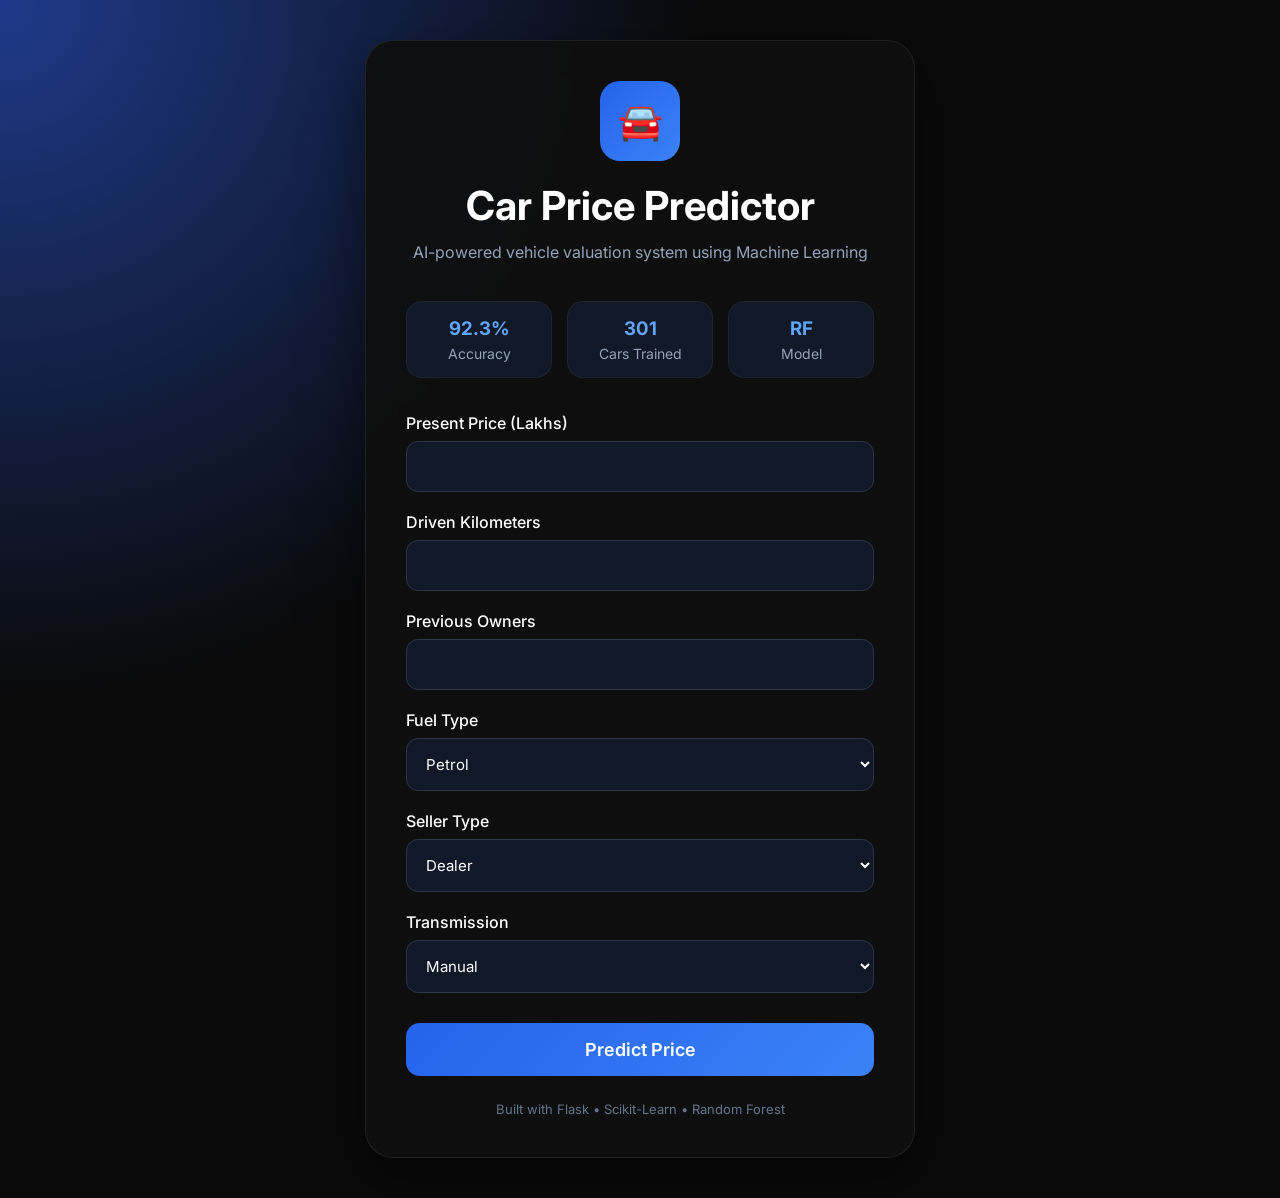
==== Task_3_Car_Price_Prediction/templates/index.html @ f43dc47e "Complete Task 3 - Car Price Prediction Web App" ====
<!DOCTYPE html>
<html lang="en">
<head>
<meta charset="UTF-8">
<meta name="viewport" content="width=device-width, initial-scale=1.0">

<title>Car Price Predictor</title>

<link href="https://fonts.googleapis.com/css2?family=Inter:wght@300;400;500;600;700;800&display=swap" rel="stylesheet">

<style>

*{
    margin:0;
    padding:0;
    box-sizing:border-box;
    font-family:'Inter',sans-serif;
}

body{

    min-height:100vh;

    background:
    radial-gradient(circle at top left,#1e3a8a,#0a0a0a 40%),
    radial-gradient(circle at bottom right,#2563eb,#000000 40%);

    display:flex;
    justify-content:center;
    align-items:center;

    padding:40px;
}

.container{

    width:100%;
    max-width:550px;

    background:rgba(15,15,15,0.95);

    backdrop-filter:blur(20px);

    border:1px solid rgba(255,255,255,0.08);

    border-radius:28px;

    padding:40px;

    box-shadow:
    0 20px 60px rgba(0,0,0,0.5);
}

.logo{

    width:80px;
    height:80px;

    border-radius:20px;

    background:linear-gradient(135deg,#2563eb,#3b82f6);

    display:flex;
    align-items:center;
    justify-content:center;

    font-size:36px;

    margin:auto;
    margin-bottom:20px;
}

h1{

    color:white;

    text-align:center;

    font-size:40px;

    margin-bottom:10px;
}

.subtitle{

    text-align:center;

    color:#94a3b8;

    margin-bottom:35px;

    line-height:1.6;
}

.stats{

    display:flex;
    justify-content:space-between;

    gap:15px;

    margin-bottom:35px;
}

.stat-card{

    flex:1;

    background:#111827;

    border:1px solid rgba(255,255,255,0.05);

    padding:15px;

    border-radius:16px;

    text-align:center;
}

.stat-card h3{

    color:#60a5fa;

    margin-bottom:5px;
}

.stat-card p{

    color:#94a3b8;

    font-size:14px;
}

label{

    display:block;

    color:white;

    margin-bottom:8px;

    margin-top:20px;

    font-weight:500;
}

input,
select{

    width:100%;

    padding:15px;

    border-radius:12px;

    border:1px solid #2d3748;

    background:#111827;

    color:white;

    font-size:15px;

    transition:0.3s;
}

input:focus,
select:focus{

    outline:none;

    border-color:#3b82f6;

    box-shadow:
    0 0 15px rgba(59,130,246,0.25);
}

button{

    width:100%;

    margin-top:30px;

    padding:16px;

    border:none;

    border-radius:14px;

    font-size:18px;

    font-weight:600;

    color:white;

    cursor:pointer;

    background:
    linear-gradient(
    135deg,
    #2563eb,
    #3b82f6
    );

    transition:0.3s;
}

button:hover{

    transform:translateY(-3px);

    box-shadow:
    0 12px 30px rgba(59,130,246,0.35);
}

.footer{

    margin-top:25px;

    text-align:center;

    color:#64748b;

    font-size:13px;
}

</style>

</head>

<body>

<div class="container">

    <div class="logo">🚘</div>

    <h1>Car Price Predictor</h1>

    <p class="subtitle">
        AI-powered vehicle valuation system using Machine Learning
    </p>

    <div class="stats">

        <div class="stat-card">
            <h3>92.3%</h3>
            <p>Accuracy</p>
        </div>

        <div class="stat-card">
            <h3>301</h3>
            <p>Cars Trained</p>
        </div>

        <div class="stat-card">
            <h3>RF</h3>
            <p>Model</p>
        </div>

    </div>

    <form action="/predict" method="POST">

        <label>Present Price (Lakhs)</label>
        <input type="number" step="0.01" name="present_price" required>

        <label>Driven Kilometers</label>
        <input type="number" name="driven_kms" required>

        <label>Previous Owners</label>
        <input type="number" name="owner" required>

        <label>Fuel Type</label>
        <select name="fuel_type">

            <option>Petrol</option>
            <option>Diesel</option>

        </select>

        <label>Seller Type</label>
        <select name="seller_type">

            <option>Dealer</option>
            <option>Individual</option>

        </select>

        <label>Transmission</label>
        <select name="transmission">

            <option>Manual</option>
            <option>Automatic</option>

        </select>

        <button type="submit">
            Predict Price
        </button>

    </form>

    <div class="footer">
        Built with Flask • Scikit-Learn • Random Forest
    </div>

</div>

</body>
</html>
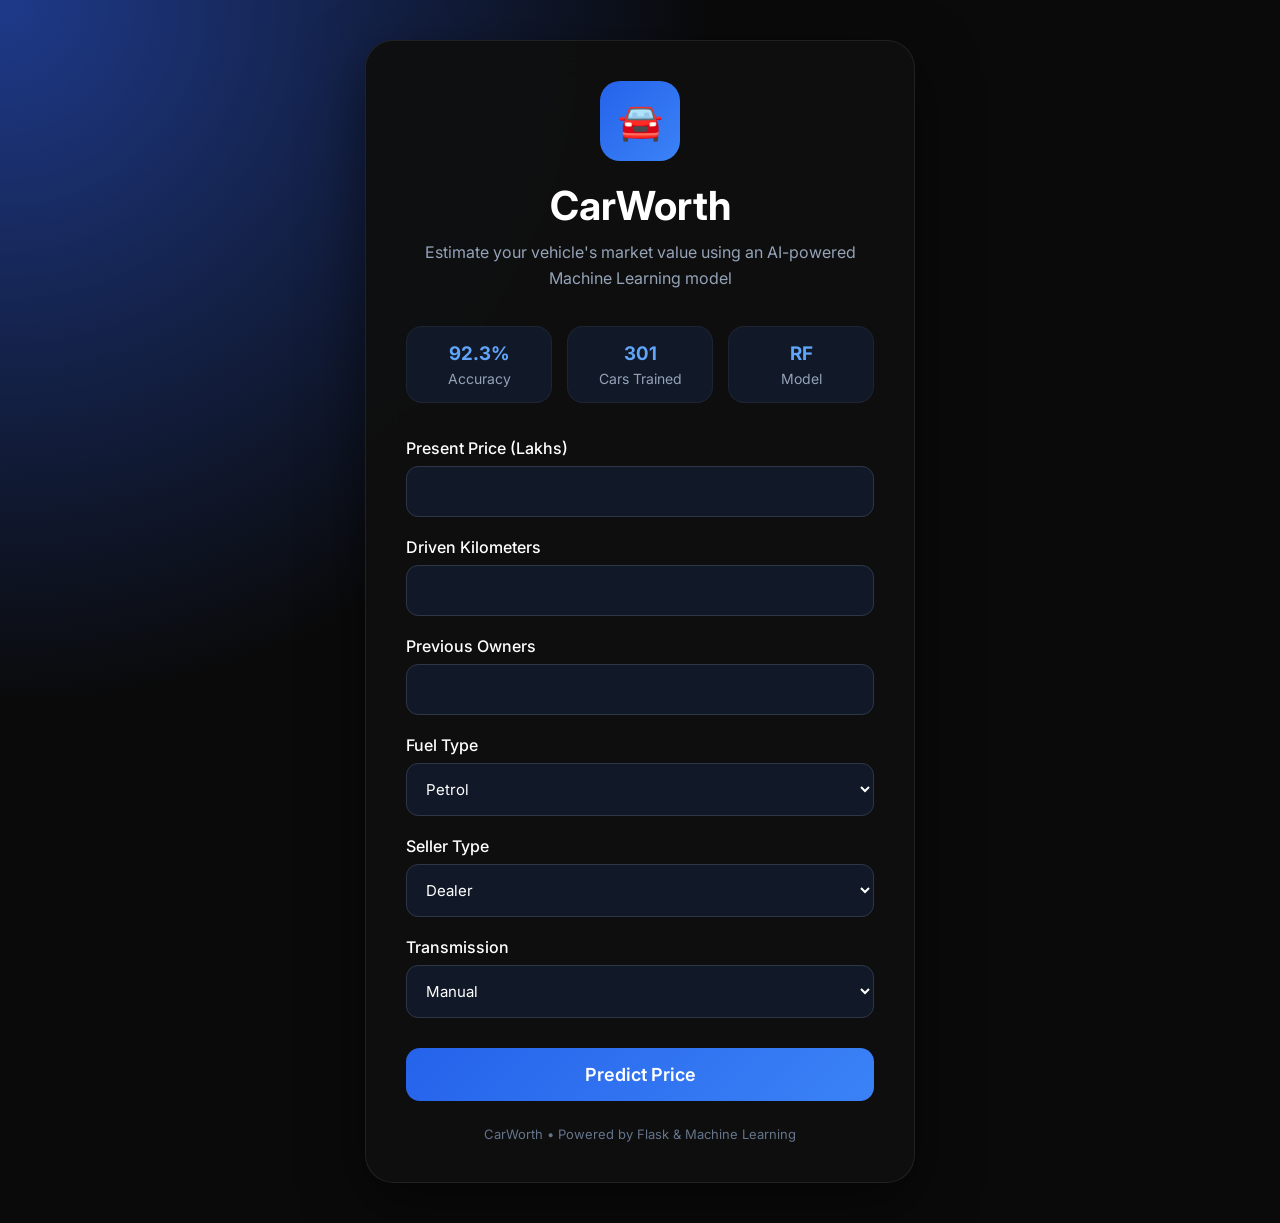
==== commit 824e0194: "Rebranding" ====
--- a/Task_3_Car_Price_Prediction/templates/index.html
+++ b/Task_3_Car_Price_Prediction/templates/index.html
@@ -4,7 +4,7 @@
 <meta charset="UTF-8">
 <meta name="viewport" content="width=device-width, initial-scale=1.0">
 
-<title>Car Price Predictor</title>
+<title>CarWorth | AI Car Price Estimator</title>
 
 <link href="https://fonts.googleapis.com/css2?family=Inter:wght@300;400;500;600;700;800&display=swap" rel="stylesheet">
 
@@ -234,10 +234,10 @@
 
     <div class="logo">🚘</div>
 
-    <h1>Car Price Predictor</h1>
+    <h1>CarWorth</h1>
 
     <p class="subtitle">
-        AI-powered vehicle valuation system using Machine Learning
+        Estimate your vehicle's market value using an AI-powered Machine Learning model
     </p>
 
     <div class="stats">
@@ -301,7 +301,7 @@
     </form>
 
     <div class="footer">
-        Built with Flask • Scikit-Learn • Random Forest
+        CarWorth • Powered by Flask & Machine Learning
     </div>
 
 </div>
